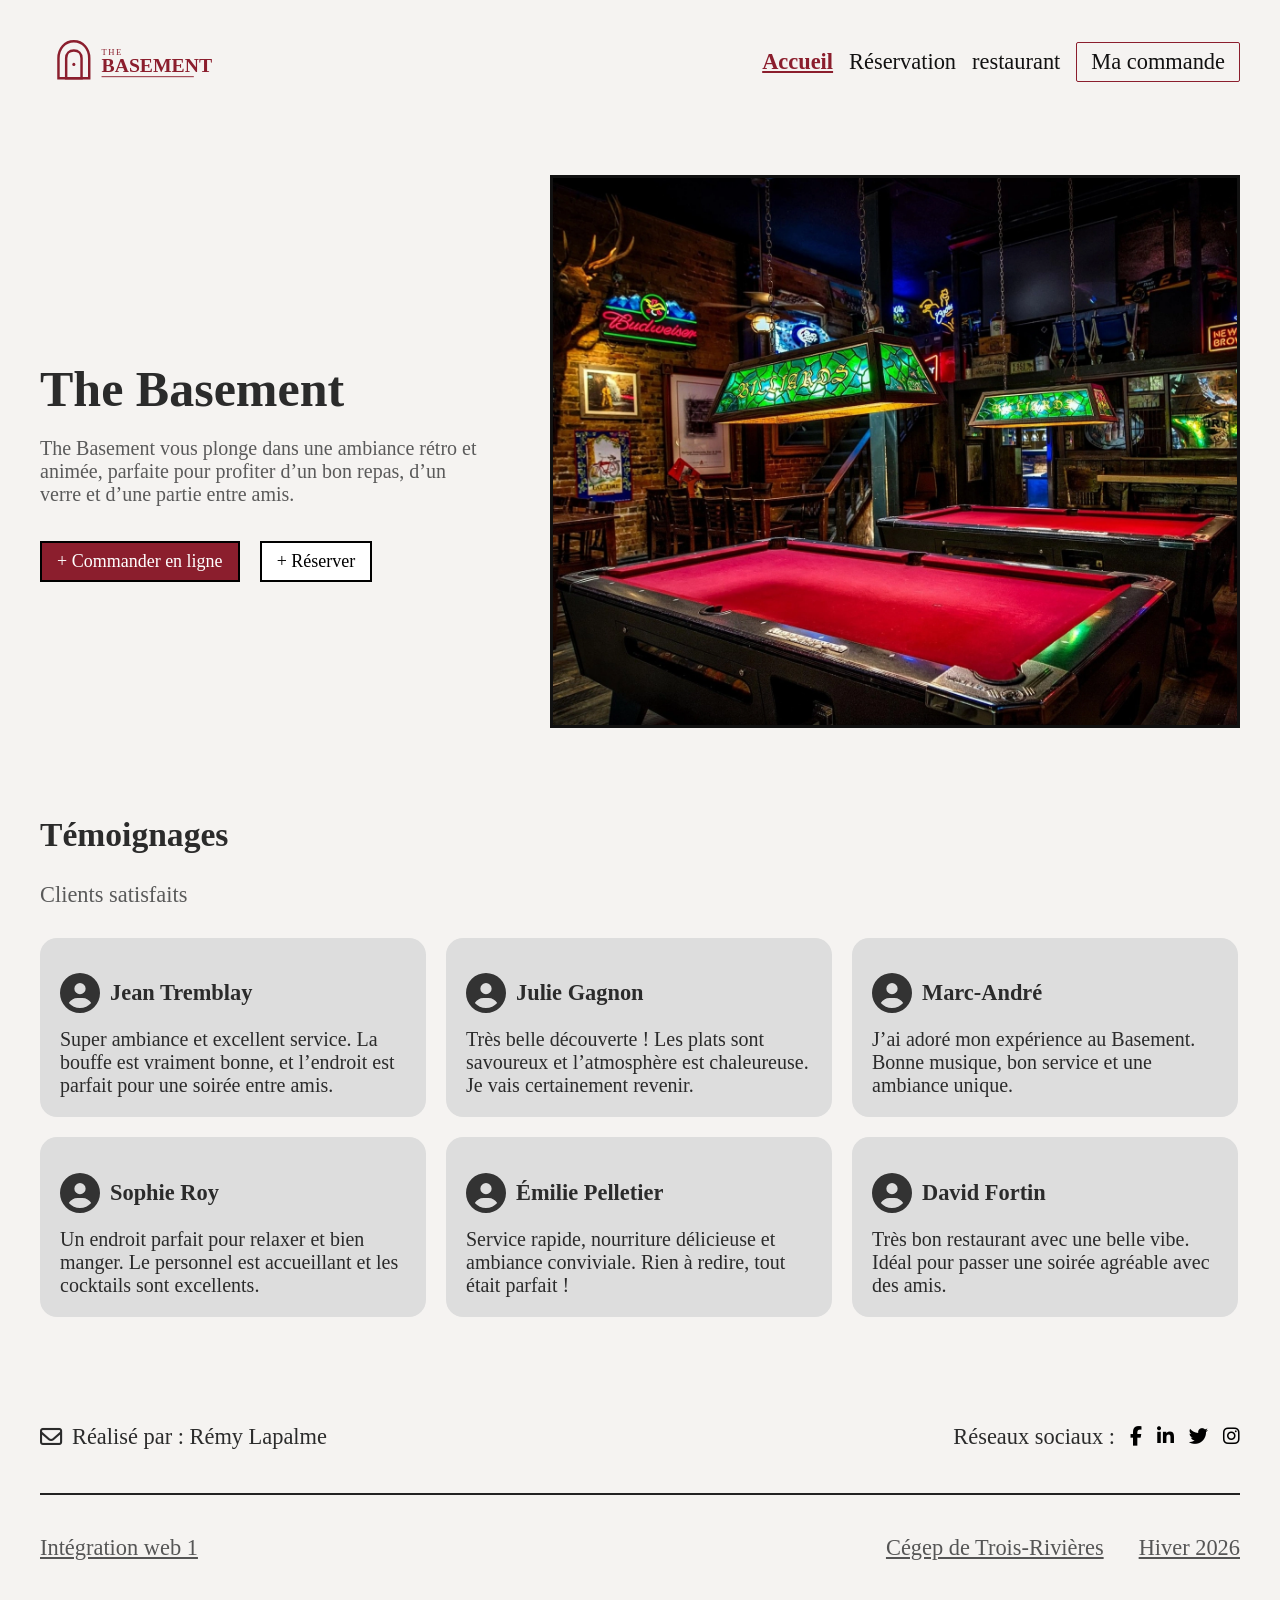
==== index.html @ 48900cab "Global : Ajout du logo SVG et intégration dans la navigation." ====
<!doctype html>
<html lang="fr-ca">

<head>
    <meta charset="UTF-8" />
    <meta name="viewport" content="width=device-width, initial-scale=1.0">
    <title>Document</title>
    <link rel="stylesheet" href="css/style.css">
    <link rel="stylesheet" href="css/normalize.css">
    <link rel="stylesheet" href="https://cdnjs.cloudflare.com/ajax/libs/font-awesome/6.5.2/css/all.min.css">
</head>

<body>
    <header>
        <div class="container header-content">
            <a href="index.html" class="logo"><svg viewBox="0 0 650 200" xmlns="http://www.w3.org/2000/svg">
                    <rect width="650" height="200" rx="20" class="bg" />

                    <g transform="translate(50,40)">
                        <path d="M60 0C30 0 10 25 10 55V120H110V55C110 25 90 0 60 0Z" class="icon" />
                        <path d="M60 30C45 30 35 40 35 55V120H85V55C85 40 75 30 60 30Z" class="icon" />
                        <circle cx="60" cy="75" r="5" class="icon-fill" />
                    </g>

                    <text x="200" y="85" class="text-small">THE</text>
                    <text x="200" y="140" class="text-big">BASEMENT</text>

                    <line x1="200" y1="155" x2="500" y2="155" class="line" />
                </svg></a>
            <nav>
                <ul class="nav">
                    <li><a href="index.html" class="active">Accueil</a></li>
                    <li><a href="reservation.html">Réservation</a></li>
                    <li><a href="restaurant.html">restaurant</a></li>
                    <li><a href="ma-commande.html" class="nav-btn">Ma commande</a></li>
                </ul>
            </nav>
        </div>
    </header>

    <main>
        <section class="banner">

            <div class="container banner-content">

                <div class="banner-text">
                    <h1>The Basement</h1>
                    <p>The Basement vous plonge dans une ambiance rétro et animée, parfaite pour profiter d’un bon
                        repas, d’un verre et d’une partie entre amis.</p>
                    <div class="banner-actions">
                        <a href="ma-commande.html" class="btn btn-order-online">+ Commander en ligne</a>
                        <a href="reservation.html" class="btn btn-book">+ Réserver</a>
                    </div>
                </div>

                <div class="banner-image"></div>

            </div>

        </section>
        <section class="container  testimonials">
            <h2>Témoignages</h2>
            <p class="subtitle">Clients satisfaits</p>

            <div class="testimonials-list">

                <article class="testimonial">
                    <div class="testimonial-header">
                        <svg class="testimonial-icon" xmlns="http://www.w3.org/2000/svg" viewBox="0 0 512 512">
                            <path
                                d="M399 384.2C376.9 345.8 335.4 320 288 320l-64 0c-47.4 0-88.9 25.8-111 64.2 35.2 39.2 86.2 63.8 143 63.8s107.8-24.7 143-63.8zM0 256a256 256 0 1 1 512 0 256 256 0 1 1 -512 0zm256 16a72 72 0 1 0 0-144 72 72 0 1 0 0 144z" />
                        </svg>
                        <p class="testimonial-name">Jean Tremblay</p>
                    </div>

                    <p class="testimonial-text">
                        Super ambiance et excellent service. La bouffe est vraiment bonne, et l’endroit est parfait pour
                        une soirée entre amis.
                    </p>
                </article>

                <article class="testimonial">
                    <div class="testimonial-header">
                        <svg class="testimonial-icon" xmlns="http://www.w3.org/2000/svg" viewBox="0 0 512 512">
                            <path
                                d="M399 384.2C376.9 345.8 335.4 320 288 320l-64 0c-47.4 0-88.9 25.8-111 64.2 35.2 39.2 86.2 63.8 143 63.8s107.8-24.7 143-63.8zM0 256a256 256 0 1 1 512 0 256 256 0 1 1 -512 0zm256 16a72 72 0 1 0 0-144 72 72 0 1 0 0 144z" />
                        </svg>
                        <p class="testimonial-name">Julie Gagnon</p>
                    </div>

                    <p class="testimonial-text">
                        Très belle découverte ! Les plats sont savoureux et l’atmosphère est chaleureuse. Je vais
                        certainement revenir.
                    </p>
                </article>

                <article class="testimonial">
                    <div class="testimonial-header">
                        <svg class="testimonial-icon" xmlns="http://www.w3.org/2000/svg" viewBox="0 0 512 512">
                            <path
                                d="M399 384.2C376.9 345.8 335.4 320 288 320l-64 0c-47.4 0-88.9 25.8-111 64.2 35.2 39.2 86.2 63.8 143 63.8s107.8-24.7 143-63.8zM0 256a256 256 0 1 1 512 0 256 256 0 1 1 -512 0zm256 16a72 72 0 1 0 0-144 72 72 0 1 0 0 144z" />
                        </svg>
                        <p class="testimonial-name">Marc-André</p>
                    </div>

                    <p class="testimonial-text">
                        J’ai adoré mon expérience au Basement. Bonne musique, bon service et une ambiance unique.
                </article>

                <article class="testimonial">
                    <div class="testimonial-header">
                        <svg class="testimonial-icon" xmlns="http://www.w3.org/2000/svg" viewBox="0 0 512 512">
                            <path
                                d="M399 384.2C376.9 345.8 335.4 320 288 320l-64 0c-47.4 0-88.9 25.8-111 64.2 35.2 39.2 86.2 63.8 143 63.8s107.8-24.7 143-63.8zM0 256a256 256 0 1 1 512 0 256 256 0 1 1 -512 0zm256 16a72 72 0 1 0 0-144 72 72 0 1 0 0 144z" />
                        </svg>
                        <p class="testimonial-name">Sophie Roy</p>
                    </div>

                    <p class="testimonial-text">
                        Un endroit parfait pour relaxer et bien manger. Le personnel est accueillant et les cocktails
                        sont excellents.
                    </p>
                </article>

                <article class="testimonial">
                    <div class="testimonial-header">
                        <svg class="testimonial-icon" xmlns="http://www.w3.org/2000/svg" viewBox="0 0 512 512">
                            <path
                                d="M399 384.2C376.9 345.8 335.4 320 288 320l-64 0c-47.4 0-88.9 25.8-111 64.2 35.2 39.2 86.2 63.8 143 63.8s107.8-24.7 143-63.8zM0 256a256 256 0 1 1 512 0 256 256 0 1 1 -512 0zm256 16a72 72 0 1 0 0-144 72 72 0 1 0 0 144z" />
                        </svg>
                        <p class="testimonial-name">Émilie Pelletier</p>
                    </div>

                    <p class="testimonial-text">
                        Service rapide, nourriture délicieuse et ambiance conviviale. Rien à redire, tout était parfait
                        !
                    </p>
                </article>

                <article class="testimonial">
                    <div class="testimonial-header">
                        <svg class="testimonial-icon" xmlns="http://www.w3.org/2000/svg" viewBox="0 0 512 512">
                            <path
                                d="M399 384.2C376.9 345.8 335.4 320 288 320l-64 0c-47.4 0-88.9 25.8-111 64.2 35.2 39.2 86.2 63.8 143 63.8s107.8-24.7 143-63.8zM0 256a256 256 0 1 1 512 0 256 256 0 1 1 -512 0zm256 16a72 72 0 1 0 0-144 72 72 0 1 0 0 144z" />
                        </svg>
                        <p class="testimonial-name">David Fortin</p>
                    </div>

                    <p class="testimonial-text">
                        Très bon restaurant avec une belle vibe. Idéal pour passer une soirée agréable avec des amis.
                    </p>
                </article>

            </div>

        </section>
    </main>
    <footer>
        <div class="container">
            <div class="footer-top">
                <address class="footer-author">
                    <i class="fa-regular fa-envelope"></i>
                    <p>Réalisé par : Rémy Lapalme</p>
                </address>

                <div class="footer-social">
                    <p>Réseaux sociaux :</p>

                    <div class="social-icons">
                        <a href="#" aria-label="Facebook"><i class="fa-brands fa-facebook-f" aria-hidden="true"></i></a>
                        <a href="#" aria-label="LinkedIn"><i class="fa-brands fa-linkedin-in"
                                aria-hidden="true"></i></a>
                        <a href="#" aria-label="Twitter"><i class="fa-brands fa-twitter" aria-hidden="true"></i></a>
                        <a href="#" aria-label="Instagram"><i class="fa-brands fa-instagram" aria-hidden="true"></i></a>
                    </div>
                </div>
            </div>

            <hr class="footer-divider">

            <div class="footer-bottom">
                <span>Intégration web 1</span>

                <div class="footer-info">
                    <a href="#">Cégep de Trois-Rivières</a>
                    <span>Hiver 2026</span>
                </div>
            </div>
        </div>
    </footer>


</body>



</html>
---- css/style.css ----
body {
  font-size: 1.4rem;
  background-color: #f5f3f1;
  color: #2b2b2b;
}


.container {
  width: 95%;
  max-width: 1200px;
  margin: 0 auto;
}

.header-content {
  display: flex;
  align-items: center;
  justify-content: space-between;
  margin-top: 20px;
}

.nav {
  display: flex;
  list-style: none;
  align-items: center;
  gap: 1rem;
}

.nav a {
  color: #111111; 
  text-decoration: none;
  transition: 0.2s ease;
}

.nav a:hover,
.nav a:focus-visible {
  color: #8b1e2d;
  text-decoration: underline;
}
.nav a.active {
  color: #8b1e2d;
  font-weight: 600;
  text-decoration: underline;
}

.nav-btn {
  display: flex;
  border: 1px solid #8b1e2d;
  color: #f5f3f1;
  padding: 6px 14px;
  border-radius: 2px;
  text-decoration: none;
  transition: 0.3s ease;
}

.nav a.nav-btn:hover {
  background-color: #8b1e2d;
  color: #ffffff;
  text-decoration: none; 
  transform: scale(1.05);
}

.nav a.nav-btn.active {
  background-color: #8b1e2d; 
  color: #ffffff;
  border-color: #8b1e2d;
  text-decoration: none;
}


h1 {
  margin-bottom: 70px;
  color: #2b2b2b;
}

h2 {
  color: #2b2b2b;
}


/* -------- FOOTER -------- */


/* -------- PARTIE HAUT -------- */

.footer-top {
  display: flex;
  justify-content: space-between;
  align-items: center;
  margin-top: 45px;
}

.footer-author {
  display: flex;
  align-items: center;
  font-style: normal;
  gap: 10px;
}

.footer-social {
  display: flex;
  align-items: center;
  gap: 15px;
}

.social-icons {
  display: flex;
  gap: 15px;
}

.social-icons a {
  color: black;
  font-size: 1.2rem;
  text-decoration: none;
}


/* -------- LIGNE -------- */

.footer-divider {
  border: none;
  height: 2px;
  background-color: #222;
  margin: 20px 0;
}


/* -------- PARTIE BAS -------- */

.footer-bottom {
  display: flex;
  justify-content: space-between;
  align-items: center;
  padding-top: 20px;
  margin-bottom: 50px;
}

.footer-bottom a,
.footer-bottom span {
  color: #555;
  text-decoration: underline;
}

.footer-info {
  display: flex;
  gap: 35px;
}


/* -------- PAGE ACCEUIL BANNIERE-------- */

.banner{
padding-top:70px;
padding-bottom: 20px;
}

.banner-content{
display:flex;
align-items:center;
justify-content:space-between;
gap:60px;
}

/* image */

.banner-media{
flex:1;
}

.banner-image{
  width:100%;
  aspect-ratio:5 / 4;
  border:3px solid #111;
  background-image: url("../img/resto-banner.webp");
  background-size: cover;
  background-position: center;
  background-repeat: no-repeat;
  
}



/* texte */

.banner-text{
max-width:450px;
}

.banner-text h1{
font-size:50px;
line-height:1.1;
margin-bottom:20px;
}

.banner-text p{
font-size:20px;
color:rgb(90, 90, 90);
margin-bottom:35px;
}

/* boutons */

.banner-actions{
display: flex;
flex-wrap: wrap;
gap: 20px;

}

.btn{
text-decoration:none;
padding:8px 15px;
border:2px solid black;
font-size:18px;
}

.btn:hover {
  background-color: #8b1e2d;
  color: #ffffff;
  text-decoration: none;
  transition: 0.3s ease;
  transform: scale(1.05);
}

.btn-order-online{
background-color: #8b1e2d;
color:white;
}

.btn-book{
background:white;
color:black;
}



/* -------- PAGE ACCEUILTÉMOIGNAGES-------- */

.testimonials{
  padding:40px;
}

.subtitle{
  color:rgb(90, 90, 90);
  margin-bottom:30px;
}

.testimonials-list{
  display:flex;
  flex-wrap:wrap;
  gap:20px;
}

.testimonial{
  background:#dddddd;
  padding:20px;
  border-radius:17px;
  width: calc(30% - 14px);
  display:flex;
  flex-direction:column;
  
}

.testimonial-header{
  display:flex;
  align-items:center;
  gap:10px;
  margin-bottom:0px;
}

.testimonial-name{
  font-weight:bold;
}

.testimonial-text{
  font-size: 20px;
  margin: 0px;
}

.testimonial-img{
  width:40px;
  height:40px;
  border-radius:50%;
  object-fit:cover;
}

.testimonial-icon{
width:40px;
height:40px;
fill:#333;
}

/* -------- PAGE RESERVATION-------- */


legend {
  text-align: center;
  font-weight: bold;
}

label {
  display: inline-block;
  width: 120px;
}

input,
select,
textarea {
  margin-bottom: 10px;
}

textarea {
  width: 410px;
  height: 100px;
  resize: none;
}

input[type="checkbox"] + label {
  display: inline;
  width: auto;
}

input[type="radio"] + label {
  display: inline;
  width: auto;
}

/* -------- PAGE RESTAURANT-------- */


/* --section grid-- */


.restaurant-grid {
  display: grid;
  grid-template-columns: repeat(4, 1fr);
  gap: 25px;
}

.grid-img {
  width: 100%;
  height: 100%;
  object-fit: cover;
  aspect-ratio: 1 / 1;
  display: block;
}

/* images du haut */
.grid-img-top-left {
  grid-column: 1 / 2;
  grid-row: 1 / 2;
}

.grid-img-top-middle {
  grid-column: 2 / 3;
  grid-row: 1 / 2;
}

/* grande image droite */
.grid-img-large-right {
  grid-column: 3 / 5;
  grid-row: 1 / 3;
}

/* grande image gauche */
.grid-img-large-left {
  grid-column: 1 / 3;
  grid-row: 2 / 4;
}

/* images du bas */
.grid-img-bottom-left {
  grid-column: 3 / 4;
  grid-row: 3 / 4;
}

.grid-img-bottom-right {
  grid-column: 4 / 5;
  grid-row: 3 / 4;
}

/* --section address-- */

.restaurant-info {
  display: grid;
  grid-template-columns: 0.98fr 1.02fr;
  margin-top: 130px;
  align-items: center;
}

.restaurant-details {
  font-style: normal;
  align-self: center;
}

.restaurant-details h2 {
  margin: 15px 0 15px;
  font-size: 2.8rem;
  
}

.restaurant-details p,
.restaurant-details a {
  margin: 0 0 32px;
  font-size: 2rem;
}

.restaurant-map {
  width: 100%;
  
}

.restaurant-map img {
  width: 100%;
  aspect-ratio: 1 / 1;
  object-fit: cover;
  
  min-height: 420px;
}

/* -------- PAGE MA COMMANDE-------- */


.layout{
  display:flex;
  align-items: flex-start;
  gap:80px;
}

.commande{
  flex:1;
}


table{
  width:100%;
  border-collapse:collapse;
}

thead{
  background:#e5e5e5;
}

th,td{
  padding:12px;
  text-align:left;
}

tbody tr:nth-child(even){
  background:#e5e5e5;
}

.aside-details{
  width:300px;
  background:#d9d9d9;
  padding:20px;
  margin-top: 93px;
}

.details h2 {
  margin-top: 0;
}

.btn-Pay{
  display:inline-block;
  margin-top:20px;
  background:black;
  color:white;
  padding:10px 20px;
  text-decoration:none;
}

/* -------- LOGO-------- */


.logo svg {
  width: 200px;
  height: auto;
  display: block;
  display: inline-block;
}

.logo:hover svg {
  transform: scale(1.05);
  transition: 0.3s;
}


.bg {
  fill: none;
}


.icon {
  stroke: #8b1e2d;
  stroke-width: 8;
  fill: none;
}

.icon-fill {
  fill: #8b1e2d;
}


.text-small {
  fill: #8b1e2d;
  font-size: 28px;
  font-family: Georgia, serif;
  letter-spacing: 5px;
}

.text-big {
  fill: #8b1e2d;
  font-size: 64px;
  font-family: Georgia, serif;
  font-weight: bold;
}


.line {
  stroke: #8b1e2d;
  stroke-width: 3;
}
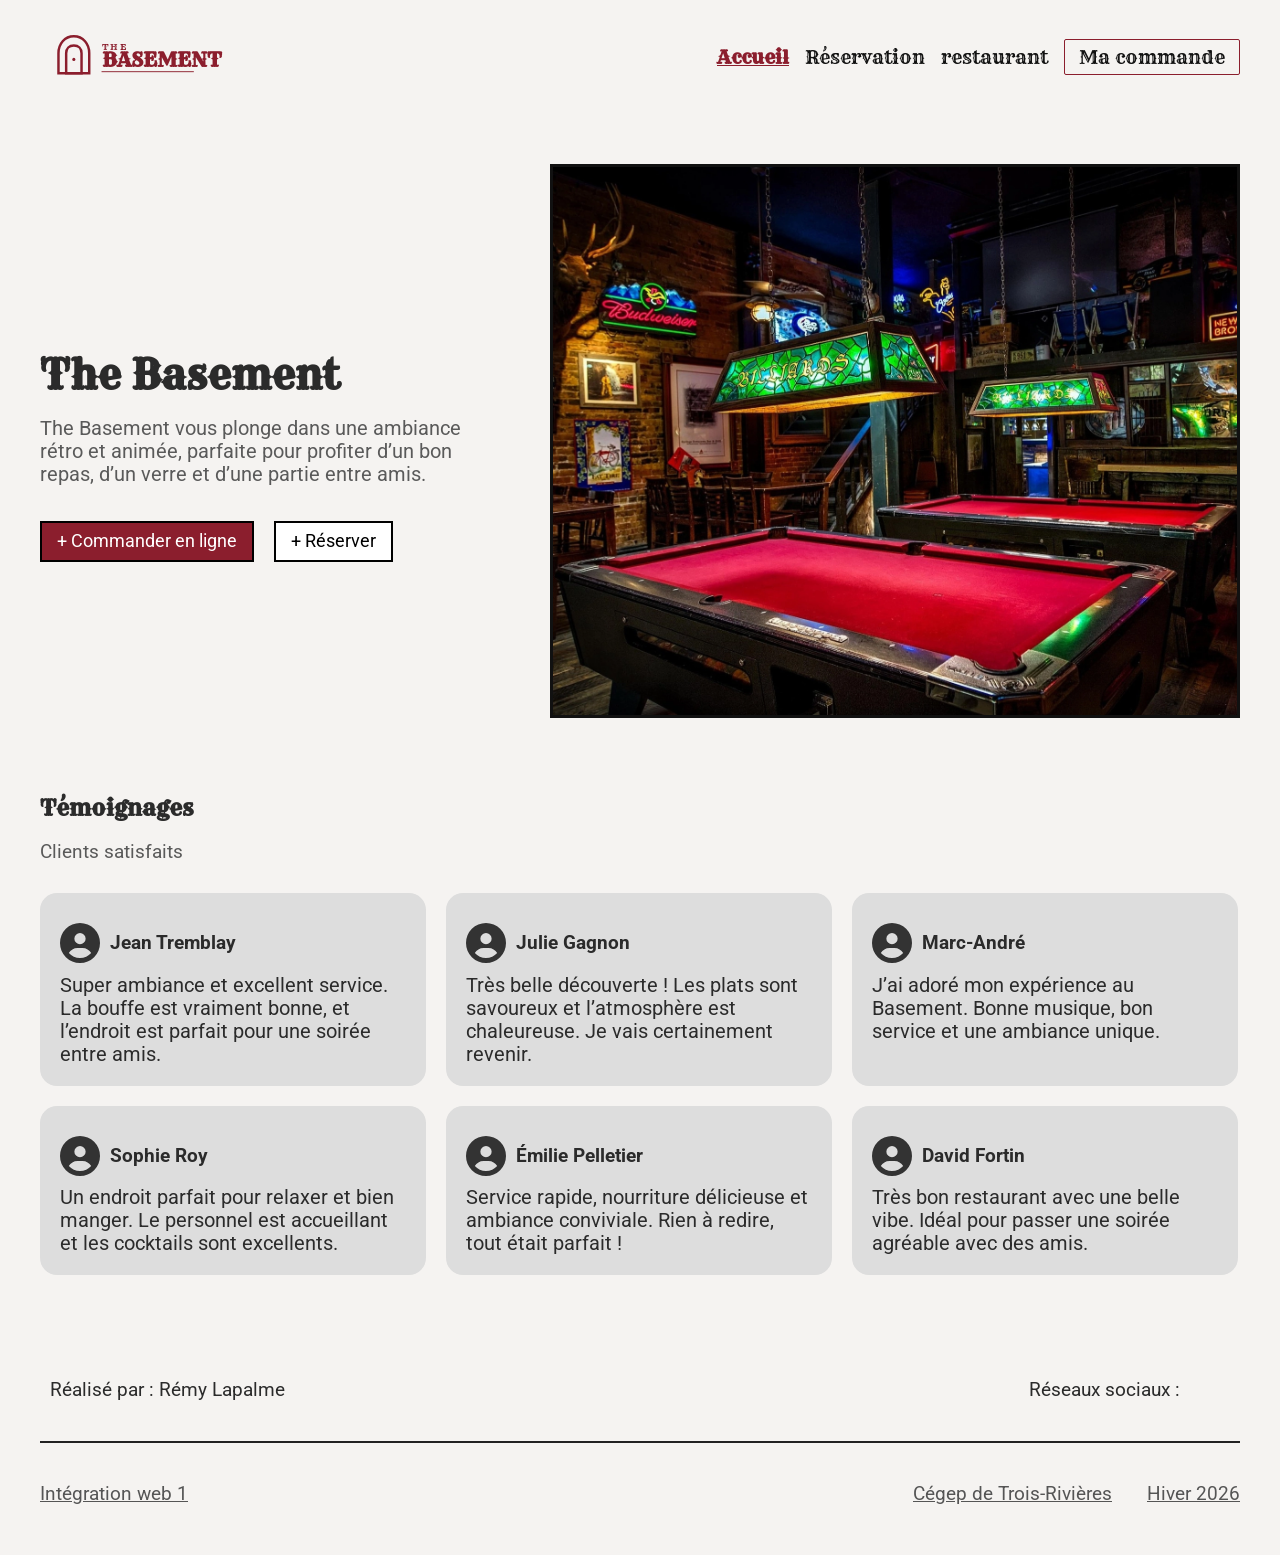
==== commit 93ebda74: "Global : Ajout et intégration de deux polices de caractères pour toutes les pages html, avec ajustem" ====
--- a/index.html
+++ b/index.html
@@ -7,7 +7,9 @@
     <title>Document</title>
     <link rel="stylesheet" href="css/style.css">
     <link rel="stylesheet" href="css/normalize.css">
-    <link rel="stylesheet" href="https://cdnjs.cloudflare.com/ajax/libs/font-awesome/6.5.2/css/all.min.css">
+    <link rel="preconnect" href="https://fonts.googleapis.com">
+    <link rel="preconnect" href="https://fonts.gstatic.com" crossorigin>
+    <link href="https://fonts.googleapis.com/css2?family=Roboto:ital,wght@0,100..900;1,100..900&family=Rye&display=swap" rel="stylesheet">
 </head>
 
 <body>
--- a/css/style.css
+++ b/css/style.css
@@ -1,8 +1,16 @@
+.rye-regular {
+  font-family: "Rye", serif;
+  font-weight: normal;
+  font-style: normal;
+}
+
+
 
 body {
-  font-size: 1.4rem;
+  font-size: 1.2rem;
   background-color: #f5f3f1;
   color: #2b2b2b;
+  font-family: "Roboto", sans-serif;
 }
 
 
@@ -24,12 +32,14 @@
   list-style: none;
   align-items: center;
   gap: 1rem;
+
 }
 
 .nav a {
-  color: #111111; 
+  color: #111111;
   text-decoration: none;
   transition: 0.2s ease;
+  font-family: "Rye", serif;
 }
 
 .nav a:hover,
@@ -41,6 +51,7 @@
   color: #8b1e2d;
   font-weight: 600;
   text-decoration: underline;
+  
 }
 
 .nav-btn {
@@ -69,12 +80,16 @@
 
 
 h1 {
+  font-size: 3rem;
   margin-bottom: 70px;
   color: #2b2b2b;
+  font-family: "Rye", serif;
 }
 
 h2 {
+  font-size: 1.4rem;
   color: #2b2b2b;
+  font-family: "Rye", serif;
 }
 
 
@@ -187,7 +202,7 @@
 }
 
 .banner-text h1{
-font-size:50px;
+font-size: 2.5rem;
 line-height:1.1;
 margin-bottom:20px;
 }
@@ -293,36 +308,207 @@
 /* -------- PAGE RESERVATION-------- */
 
 
+.reservation-form {
+  
+  margin: 0 auto;
+}
+
+.required-note {
+  text-align: center;
+}
+
+.required-icon {
+  color:red;
+}
+
 legend {
-  text-align: center;
+  position: absolute;
+  width: 1px;
+  height: 1px;
+  padding: 0;
+  margin: -1px;
+  overflow: hidden;
+  clip: rect(0, 0, 0, 0);
+  white-space: nowrap;
+  border: 0;
+}
+
+.section-title {
+  margin: 0 0 1rem 0;
+  font-size: 1.3rem;
+  font-weight: 700;
+  color: #8b1e2d;
+}
+
+
+.reservation-form fieldset {
+  border: 1px solid #ddd4cd;
+  border-radius: 14px;
+  padding: 1.2rem 1.25rem 1.2rem;
+  margin-bottom: 1rem;
+  background-color: #f8f5f2;
+  box-shadow: 0 2px 8px rgba(0, 0, 0, 0.03);
+}
+
+.form-grid {
+  display: grid;
+  grid-template-columns: 1fr 1fr;
+  gap: 1rem 1.4rem;
+}
+
+.form-group {
+  display: flex;
+  flex-direction: column;
+}
+
+.reservation-form label,
+.field-title {
+  margin-bottom: 0.35rem;
+  font-weight: 600;
+  color: #4a342d;
+}
+
+.reservation-form input[type="text"],
+.reservation-form input[type="tel"],
+.reservation-form input[type="email"],
+.reservation-form input[type="number"],
+.reservation-form input[type="date"],
+.reservation-form select,
+.reservation-form textarea {
+  width: 100%;
+  padding: 0.55rem 0.7rem;
+  border: 1px solid #d8cfc8;
+  border-radius: 6px;
+  background-color: #fcfaf8;
+  font: inherit;
+  color: #3a2822;
+  box-sizing: border-box;
+}
+
+.reservation-form input:focus,
+.reservation-form select:focus,
+.reservation-form textarea:focus {
+  outline: none;
+  border-color: #8b1e2d;
+  box-shadow: 0 0 0 2px rgba(139, 30, 45, 0.1);
+}
+
+.reservation-form textarea {
+  min-height: 90px;
+  resize: none;
+}
+
+.full-width {
+  width: 100%;
+}
+
+.checkbox-group {
+  display: flex;
+  align-items: center;
+  gap: 0.45rem;
+  margin-top: 0.8rem;
+}
+
+.checkbox-group input[type="checkbox"] {
+  width: auto;
+  accent-color: #8b1e2d;
+}
+
+.checkbox-group label {
+  margin-bottom: 0;
+  font-weight: 400;
+}
+
+.radio-group {
+  display: flex;
+  align-items: center;
+  gap: 0.4rem 0.8rem;
+  flex-wrap: wrap;
+}
+
+.radio-group input[type="radio"] {
+  width: auto;
+  accent-color: #8b1e2d;
+}
+
+.radio-group label {
+  margin-bottom: 0;
+  font-weight: 400;
+}
+
+
+.form-actions {
+  display: flex;
+  gap: 0.7rem;
+  justify-content: center;
+  margin-top: 0.4rem;
+}
+
+.form-actions button {
+  padding: 0.65rem 1.15rem;
+  border-radius: 2px;
+  border: 1px solid #cfc6bf;
+  background-color: #f3efeb;
+  color: #3a2822;
+  font: inherit;
+  cursor: pointer;
+  transition: 0.2s ease;
+}
+
+.form-actions button[type="submit"] {
+  background-color: #8b1e2d;
+  border-color: #8b1e2d;
+  color: #f5f3f1;
+}
+
+.form-actions button:hover,
+.form-actions button:focus-visible {
+  transition: 0.3s ease;
+  transform: scale(1.05);
+}
+
+.form-actions button[type="submit"]:hover,
+.form-actions button[type="submit"]:focus-visible {
+  background-color: #8b1e2d;
+  border-color: #8b1e2d;
+}
+
+@media (max-width: 700px) {
+  .form-grid {
+    grid-template-columns: 1fr;
+  }
+
+  .form-actions {
+    flex-direction: column;
+  }
+}
+
+input[type="radio"]:focus,
+input[type="checkbox"]:focus {
+  outline: none;
+  box-shadow: none;
+}
+
+/* -------- PAGE RESERVATION-CONFIRMATION ------- */
+
+.confirmation-return {
+  font-size: 2rem;
   font-weight: bold;
-}
-
-label {
+  padding: 0.65rem 1.15rem;
+  border-radius: 2px;
+  background-color: #8b1e2d;
+  border-color: #8b1e2d;
+  color: #f5f3f1;
+  font: inherit;
+  cursor: pointer;
+  transition: 0.2s ease;
   display: inline-block;
-  width: 120px;
-}
-
-input,
-select,
-textarea {
-  margin-bottom: 10px;
-}
-
-textarea {
-  width: 410px;
-  height: 100px;
-  resize: none;
-}
-
-input[type="checkbox"] + label {
-  display: inline;
-  width: auto;
-}
-
-input[type="radio"] + label {
-  display: inline;
-  width: auto;
+}
+
+.confirmation-return:hover,
+.confirmation-return:focus-visible {
+  transition: 0.3s ease;
+  transform: scale(1.05);
 }
 
 /* -------- PAGE RESTAURANT-------- */
@@ -395,26 +581,48 @@
 
 .restaurant-details h2 {
   margin: 15px 0 15px;
-  font-size: 2.8rem;
+  font-size: 2.1rem;
   
 }
 
-.restaurant-details p,
+.restaurant-details p {
+  margin: 0;
+}
+
+
+
 .restaurant-details a {
   margin: 0 0 32px;
-  font-size: 2rem;
+  font-size: 1.7rem;
 }
 
 .restaurant-map {
   width: 100%;
-  
+}
+
+.address-link a {
+  text-decoration: none;
+  display: inline-block;
+  transition: 0.3s ease;
+
+}
+
+a {
+  color: inherit;
+  text-decoration: none;
+}
+
+.address-link a:hover,
+.address-link a:focus-visible {
+  color: #8b1e2d;
+  text-decoration: underline;
+  transform: scale(1.05);
 }
 
 .restaurant-map img {
   width: 100%;
   aspect-ratio: 1 / 1;
   object-fit: cover;
-  
   min-height: 420px;
 }
 
@@ -424,7 +632,7 @@
 .layout{
   display:flex;
   align-items: flex-start;
-  gap:80px;
+  gap:150px;
 }
 
 .commande{
@@ -450,25 +658,70 @@
   background:#e5e5e5;
 }
 
+
+th:nth-child(1),
+td:nth-child(1) {
+  width: 50%;
+}
+
+th:nth-child(2),
+td:nth-child(2) {
+  width: 30%;
+}
+
+th:nth-child(3),
+td:nth-child(3) {
+  width: 20%;
+}
+
 .aside-details{
-  width:300px;
+  width:280px;
+  height: 280px;
+  aspect-ratio: 1/1;
   background:#d9d9d9;
-  padding:20px;
-  margin-top: 93px;
-}
-
-.details h2 {
-  margin-top: 0;
-}
-
-.btn-Pay{
+  padding:24px;
+  margin-top: 82px;
+}
+
+.aside-details h2,
+.aside-details hr {
+  margin: 0px;
+
+}
+
+.aside-details p {
+ margin-top: 20px;
+ margin-bottom: 18px;
+}
+
+
+
+.aside-cost {
+  display: flex;
+  justify-content: space-between;
+  align-items: center;
+  gap: 20px;
+}
+
+.btn-pay{
   display:inline-block;
-  margin-top:20px;
+  margin-top:15px;
   background:black;
   color:white;
   padding:10px 20px;
   text-decoration:none;
-}
+  background-color: #8b1e2d;
+  transition: 0.3s ease;
+}
+
+.btn-pay:hover,
+.btn-pay:focus-visible {
+  transform: scale(1.05);
+}
+
+
+
+
 
 /* -------- LOGO-------- */
 
@@ -505,14 +758,14 @@
 .text-small {
   fill: #8b1e2d;
   font-size: 28px;
-  font-family: Georgia, serif;
+  font-family: "Rye", serif;
   letter-spacing: 5px;
 }
 
 .text-big {
   fill: #8b1e2d;
   font-size: 64px;
-  font-family: Georgia, serif;
+  font-family: "Rye", serif;
   font-weight: bold;
 }
 
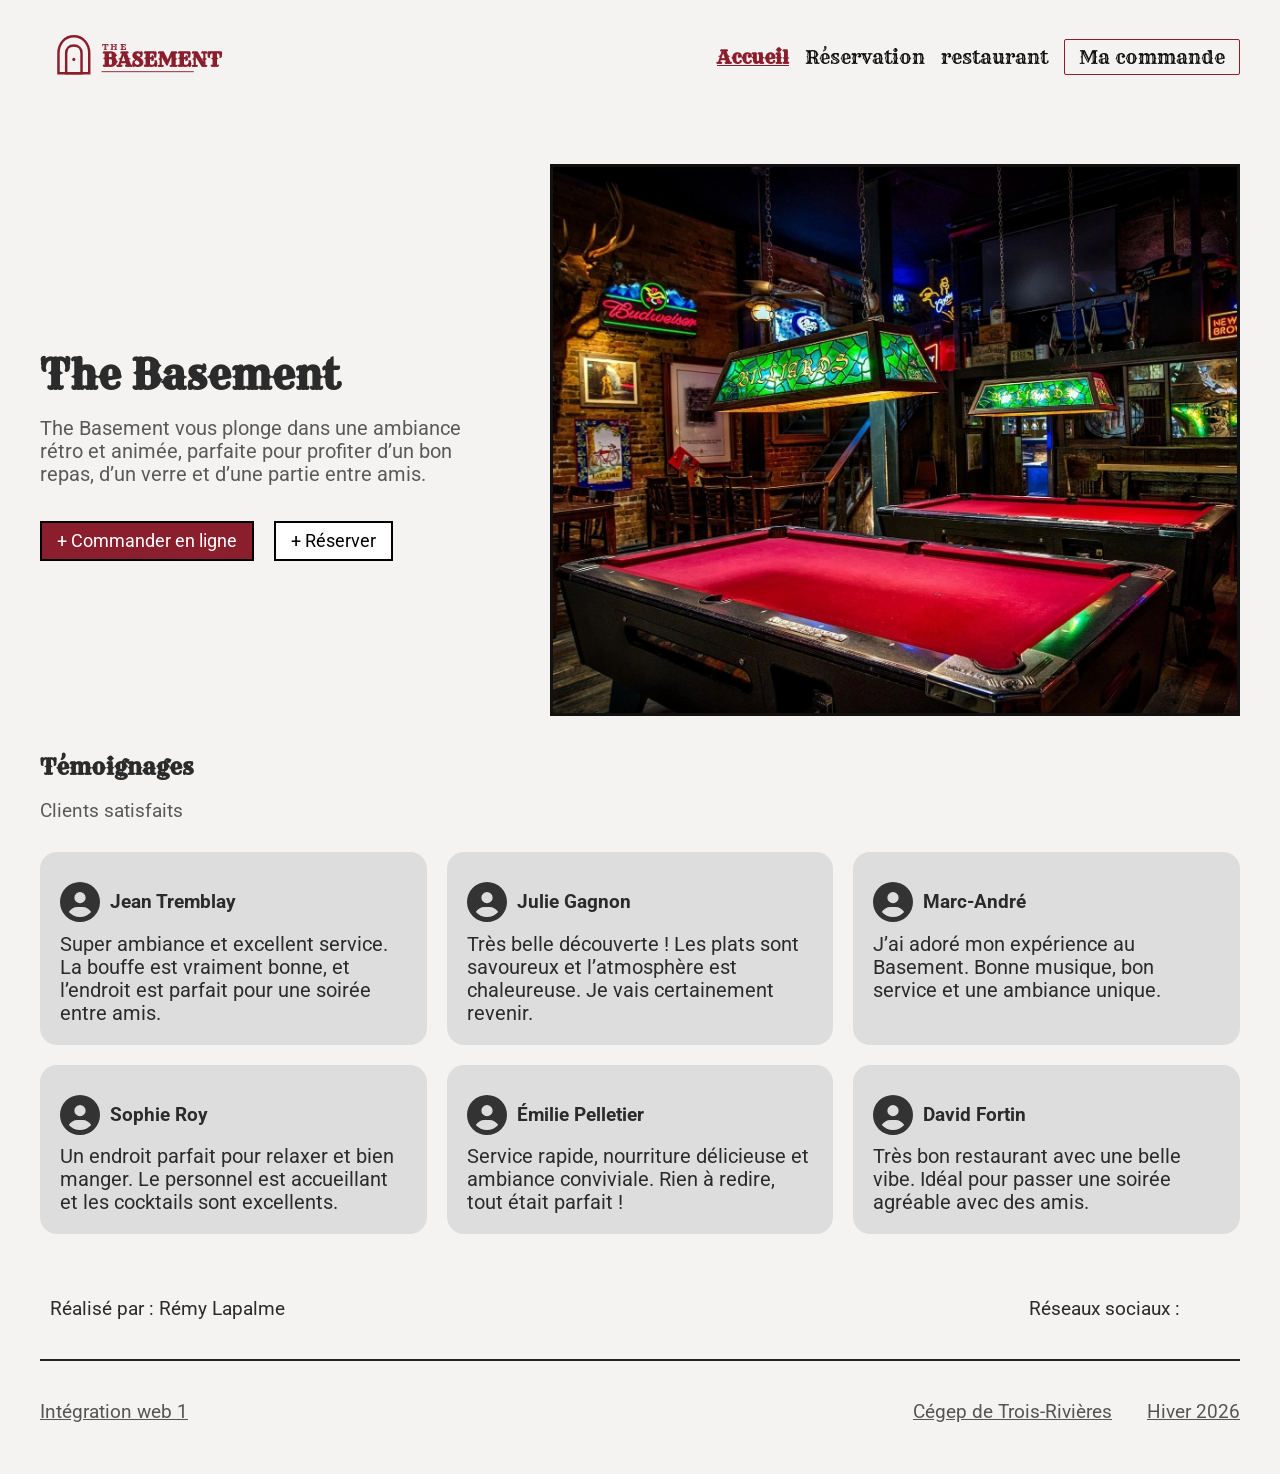
==== commit 3de2759b: "Global : intégration du responsive en approche desktop first avec ajustements aux points de rupture " ====
--- a/index.html
+++ b/index.html
@@ -37,7 +37,15 @@
                     <li><a href="ma-commande.html" class="nav-btn">Ma commande</a></li>
                 </ul>
             </nav>
+
+            <button class="menu-mobile" aria-label="Ouvrir le menu">
+                <span></span>
+                <span></span>
+                <span></span>
+            </button>
+
         </div>
+        
     </header>
 
     <main>
--- a/css/style.css
+++ b/css/style.css
@@ -11,14 +11,17 @@
   background-color: #f5f3f1;
   color: #2b2b2b;
   font-family: "Roboto", sans-serif;
+  box-sizing: border-box;
+  overflow-x: hidden
 }
 
 
 .container {
-  width: 95%;
-  max-width: 1200px;
+  width: min(95%, 1200px);
   margin: 0 auto;
 }
+
+
 
 .header-content {
   display: flex;
@@ -27,8 +30,30 @@
   margin-top: 20px;
 }
 
+.menu-mobile {
+  display: none;
+  background: transparent;
+  border: none;
+  padding: 0.5rem;
+  cursor: pointer;
+}
+
+.menu-mobile span {
+  display: block;
+  width: 30px;
+  height: 4px;
+  margin: 5px 0;
+  border-radius: 999px;
+  background-color: #2b2b2b;
+}
+
+
+
+
+
 .nav {
   display: flex;
+  flex-shrink: 0;
   list-style: none;
   align-items: center;
   gap: 1rem;
@@ -251,9 +276,7 @@
 
 /* -------- PAGE ACCEUILTÉMOIGNAGES-------- */
 
-.testimonials{
-  padding:40px;
-}
+
 
 .subtitle{
   color:rgb(90, 90, 90);
@@ -266,15 +289,15 @@
   gap:20px;
 }
 
-.testimonial{
-  background:#dddddd;
-  padding:20px;
-  border-radius:17px;
-  width: calc(30% - 14px);
-  display:flex;
-  flex-direction:column;
-  
-}
+.testimonial {
+  background: #dddddd;
+  padding: 20px;
+  border-radius: 17px;
+  flex: 1 1 calc(33.333% - 20px);
+  display: flex;
+  flex-direction: column;
+}
+
 
 .testimonial-header{
   display:flex;
@@ -473,16 +496,6 @@
   border-color: #8b1e2d;
 }
 
-@media (max-width: 700px) {
-  .form-grid {
-    grid-template-columns: 1fr;
-  }
-
-  .form-actions {
-    flex-direction: column;
-  }
-}
-
 input[type="radio"]:focus,
 input[type="checkbox"]:focus {
   outline: none;
@@ -492,8 +505,6 @@
 /* -------- PAGE RESERVATION-CONFIRMATION ------- */
 
 .confirmation-return {
-  font-size: 2rem;
-  font-weight: bold;
   padding: 0.65rem 1.15rem;
   border-radius: 2px;
   background-color: #8b1e2d;
@@ -511,6 +522,20 @@
   transform: scale(1.05);
 }
 
+.confirmation {
+  text-align: center;
+}
+
+.confirmation a {
+  display: inline-block;
+  margin-top: 15px;
+}
+
+.confirmation h1 {
+  margin-top: 13rem;
+}
+
+
 /* -------- PAGE RESTAURANT-------- */
 
 
@@ -773,4 +798,280 @@
 .line {
   stroke: #8b1e2d;
   stroke-width: 3;
+}
+
+*,
+*::before,
+*::after {
+  box-sizing: border-box;
+}
+
+
+@media screen and (max-width: 1200px) {
+
+  
+  .banner-content {
+    gap: 35px;
+    justify-content: center
+  }
+
+  .banner-text {
+    max-width: 525px;
+  }
+
+  .banner-image {
+    max-width: 500px;
+  }
+
+  .testimonial {
+    width: calc(50% - 10px);
+  }
+
+  .layout {
+    gap: 60px;
+  }
+
+  .restaurant-grid {
+    grid-template-columns: repeat(3, 1fr);
+    
+    gap: 18px;
+  }
+
+ .restaurant-grid img {
+  width: 100%;
+  height: 260px;
+  object-fit: cover;
+  border-radius: 6px;
+}
+
+  .grid-img-top-left,
+  .grid-img-top-middle,
+  .grid-img-large-right,
+  .grid-img-large-left,
+  .grid-img-bottom-left,
+  .grid-img-bottom-right {
+    grid-column: auto !important;
+    grid-row: auto !important;
+    width: 100%;
+    height: 260px;
+    align-items: center;
+    object-fit: cover;
+  }
+
+  .restaurant-info {
+    display: grid;
+    grid-template-columns: 1fr 1fr;
+    gap: 30px;
+    margin-top: 80px;
+  }
+  
+  .restaurant-details {
+    margin-left: auto;
+    margin-right: auto;
+    max-width: 400px; 
+  }  
+
+}
+
+@media screen and (max-width: 960px) {
+
+
+  .nav {
+    display: none;
+  }
+
+  .menu-mobile {
+    display: block;
+  }
+
+  .header-content {
+    margin-top: 15px;
+  }
+
+  .banner-content {
+    display: flex;
+    flex-direction: column;
+    align-items: center; 
+    text-align: center;
+  }
+
+  .banner-actions {
+    display: flex;
+    justify-content: center;
+    
+  }
+
+  .banner-text {
+    max-width: 494px;
+    order: 1;
+  }
+
+  .banner-image {
+    align-items: center;
+  }
+
+  .banner-text h1 {
+    font-size: 2.2rem;
+  }
+
+  h1 {
+      text-align: center;
+      width: 100%;
+      margin-left: auto;
+      margin-right: auto;
+    }
+
+  .layout {
+    flex-direction: column;
+    align-items: center;
+    gap: 30px;
+  }
+
+  .aside-details {
+    width: 100%;
+    height: auto;
+    max-width: 480px;
+    aspect-ratio: auto;
+    margin: 0 auto;
+    align-items: center;
+  }
+
+ 
+  .restaurant-grid {
+    grid-template-columns: repeat(2, 1fr);
+    gap: 16px;
+  }
+
+  .grid-img-top-left,
+  .grid-img-top-middle,
+  .grid-img-large-right,
+  .grid-img-large-left,
+  .grid-img-bottom-left,
+  .grid-img-bottom-right {
+    grid-column: auto;
+    grid-row: auto;
+  }
+
+  .grid-img-large-right,
+  .grid-img-large-left {
+    grid-column: span 2;
+  }
+
+  .restaurant-info {
+    grid-template-columns: 1fr 1fr; /* comme desktop */
+    gap: 40px; /* un peu moins large */
+    align-items: center;
+  }
+
+ 
+  .restaurant-map img {
+    min-height: 320px;
+  }
+
+  .footer-top,
+  .footer-bottom,
+  .footer-info {
+    flex-direction: column;
+    align-items: center;
+    text-align: center;
+    gap: 15px;
+  }
+
+  .form-grid {
+    grid-template-columns: 1fr;
+  }
+}
+
+
+@media screen and (max-width: 570px) {
+  body {
+    font-size: 1rem;
+  }
+
+  .container {
+    width: 92%;
+  }
+
+  .logo svg {
+    width: 150px;
+  }
+
+  h1 {
+    font-size: 2rem;
+    margin-bottom: 40px;
+  }
+
+  h2 {
+    font-size: 1.2rem;
+  }
+
+  .banner {
+    padding-top: 40px;
+  }
+
+  .banner-text h1 {
+    font-size: 1.9rem;
+  }
+
+  .banner-text p {
+    font-size: 1rem;
+    margin-bottom: 25px;
+  }
+
+  .banner-actions {
+    flex-direction: column;
+    gap: 12px;
+  }
+
+  .btn,
+  .btn-pay,
+  .confirmation-return {
+    width: 100%;
+    text-align: center;
+  }
+
+  .testimonial {
+    width: 100%;
+  }
+
+  .testimonial-text {
+    font-size: 1rem;
+  }
+
+  .restaurant-grid {
+    grid-template-columns: 1fr;
+  }
+
+  .grid-img-large-right,
+  .grid-img-large-left {
+    grid-column: auto;
+  }
+
+  .restaurant-details h2 {
+    font-size: 1.6rem;
+  }
+
+  .restaurant-details a {
+    font-size: 1.2rem;
+  }
+
+  .restaurant-map img {
+    width: 100%;
+    aspect-ratio: 1 / 1; 
+    object-fit: cover;
+  }
+
+  th,
+  td {
+    padding: 8px;
+    font-size: 0.95rem;
+  }
+
+  .aside-details {
+    max-width: 370px;
+  }
+
+  .form-actions {
+    flex-direction: column;
+  }
 }
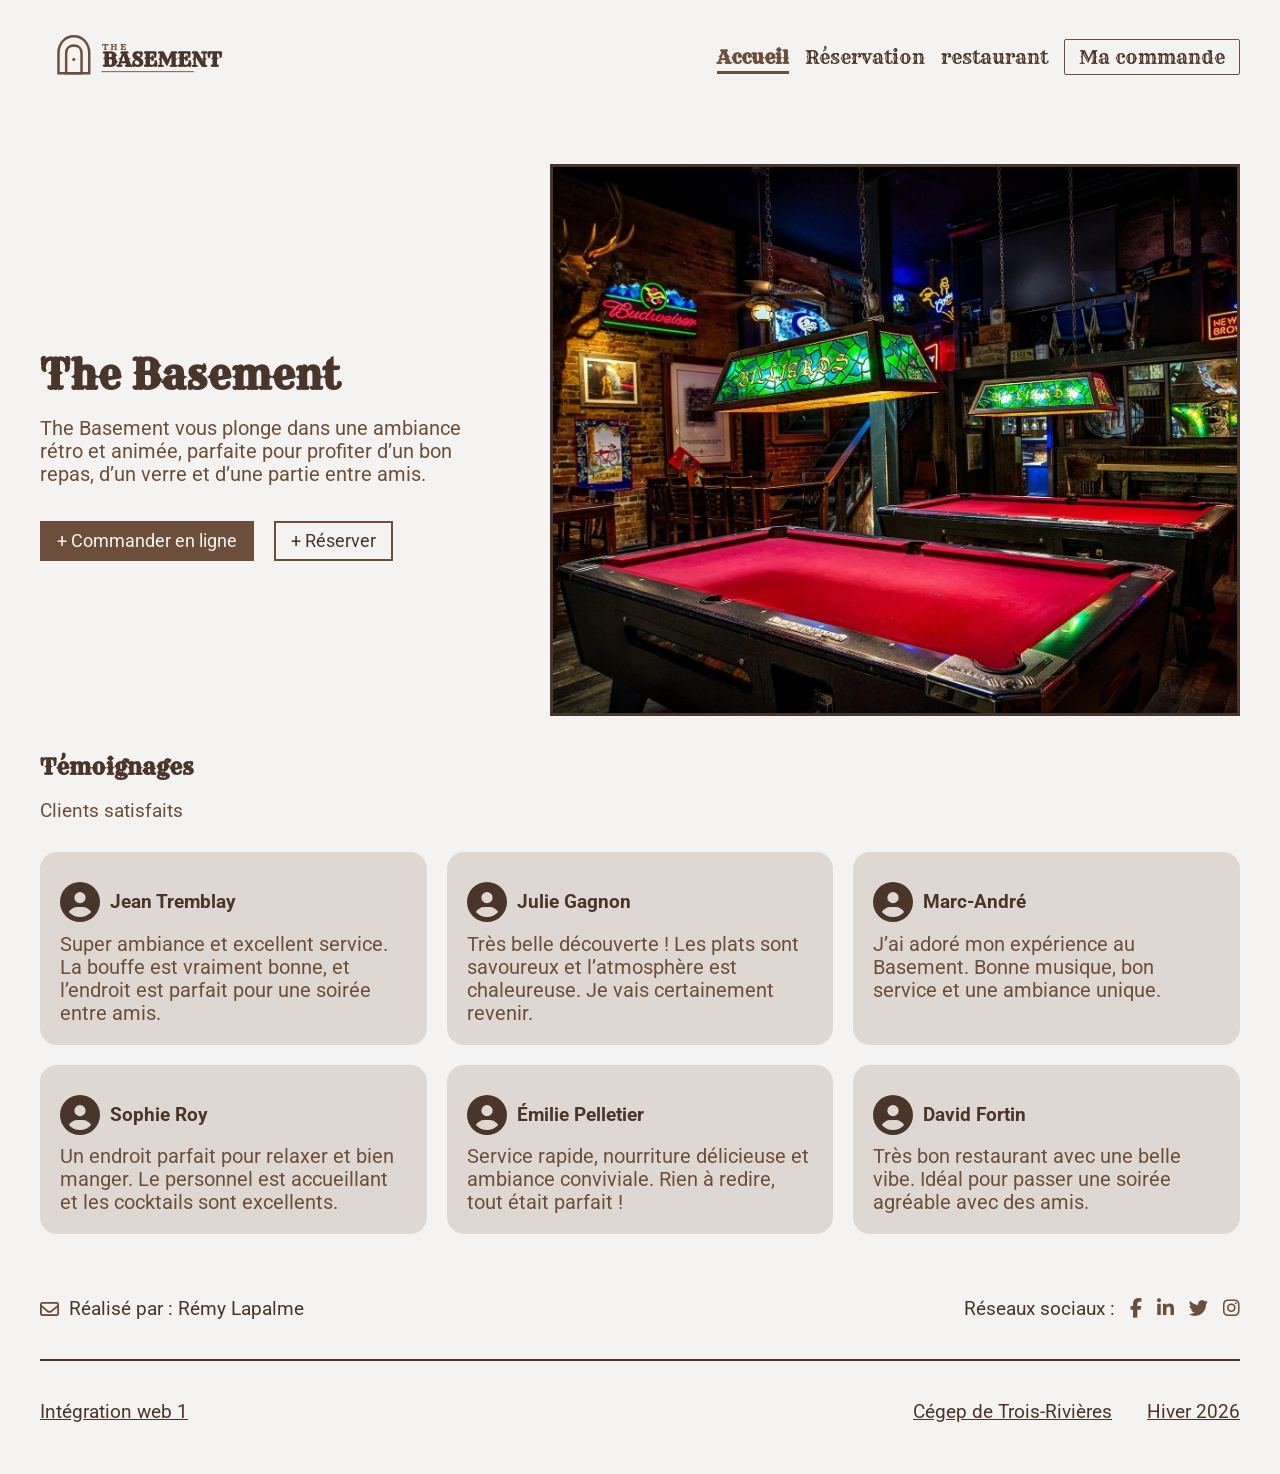
==== commit 0fe30bd5: "Global : Application d’un nouveau thème de couleurs (palette brune), amélioration des états hover et" ====
--- a/index.html
+++ b/index.html
@@ -9,6 +9,7 @@
     <link rel="stylesheet" href="css/normalize.css">
     <link rel="preconnect" href="https://fonts.googleapis.com">
     <link rel="preconnect" href="https://fonts.gstatic.com" crossorigin>
+    <link rel="stylesheet" href="https://cdnjs.cloudflare.com/ajax/libs/font-awesome/6.5.2/css/all.min.css">
     <link href="https://fonts.googleapis.com/css2?family=Roboto:ital,wght@0,100..900;1,100..900&family=Rye&display=swap" rel="stylesheet">
 </head>
 
--- a/css/style.css
+++ b/css/style.css
@@ -9,7 +9,7 @@
 body {
   font-size: 1.2rem;
   background-color: #f5f3f1;
-  color: #2b2b2b;
+  color: #6B4F3A;
   font-family: "Roboto", sans-serif;
   box-sizing: border-box;
   overflow-x: hidden
@@ -44,7 +44,7 @@
   height: 4px;
   margin: 5px 0;
   border-radius: 999px;
-  background-color: #2b2b2b;
+  background-color: #4a352b;
 }
 
 
@@ -61,45 +61,67 @@
 }
 
 .nav a {
-  color: #111111;
+  color: #4a352b;
+  position: relative;
+  display: inline-block;
   text-decoration: none;
   transition: 0.2s ease;
   font-family: "Rye", serif;
 }
 
+.nav a::after {
+  content: "";
+  position: absolute;
+  left: 50%;
+  bottom: -6px;
+  width: 0;
+  height: 3px;
+  background: #6B4F3A;
+  transition: all 0.3s ease;
+  transform: translateX(-50%);
+}
+
 .nav a:hover,
-.nav a:focus-visible {
-  color: #8b1e2d;
-  text-decoration: underline;
-}
+.nav a:focus-visible,
 .nav a.active {
-  color: #8b1e2d;
+  color: #6B4F3A;
+  text-decoration: none;
+}
+
+.nav a:hover::after,
+.nav a:focus-visible::after,
+.nav a.active::after {
+  width: 100%;
+}
+
+.nav a.active {
   font-weight: 600;
-  text-decoration: underline;
-  
 }
 
 .nav-btn {
   display: flex;
-  border: 1px solid #8b1e2d;
-  color: #f5f3f1;
+  border: 1px solid #6B4F3A;
   padding: 6px 14px;
   border-radius: 2px;
   text-decoration: none;
   transition: 0.3s ease;
 }
 
+.nav a.nav-btn::after {
+  display: none;
+}
+
 .nav a.nav-btn:hover {
-  background-color: #8b1e2d;
-  color: #ffffff;
+  background-color: #6B4F3A;
+  color: #f5f3f1;
   text-decoration: none; 
   transform: scale(1.05);
 }
 
 .nav a.nav-btn.active {
-  background-color: #8b1e2d; 
-  color: #ffffff;
-  border-color: #8b1e2d;
+  background-color: #6B4F3A; 
+  color: #f5f3f1;
+  border-color: #6B4F3A;
   text-decoration: none;
 }
 
@@ -107,13 +129,13 @@
 h1 {
   font-size: 3rem;
   margin-bottom: 70px;
-  color: #2b2b2b;
+  color: #4a352b;
   font-family: "Rye", serif;
 }
 
 h2 {
   font-size: 1.4rem;
-  color: #2b2b2b;
+  color: #4a352b;
   font-family: "Rye", serif;
 }
 
@@ -122,6 +144,11 @@
 
 
 /* -------- PARTIE HAUT -------- */
+
+footer p {
+  color: #4a352b;
+}
+
 
 .footer-top {
   display: flex;
@@ -149,7 +176,7 @@
 }
 
 .social-icons a {
-  color: black;
+  color: #6B4F3A;
   font-size: 1.2rem;
   text-decoration: none;
 }
@@ -160,7 +187,7 @@
 .footer-divider {
   border: none;
   height: 2px;
-  background-color: #222;
+  background-color: #4a352b;
   margin: 20px 0;
 }
 
@@ -177,7 +204,7 @@
 
 .footer-bottom a,
 .footer-bottom span {
-  color: #555;
+  color: #4a352b;
   text-decoration: underline;
 }
 
@@ -210,14 +237,12 @@
 .banner-image{
   width:100%;
   aspect-ratio:5 / 4;
-  border:3px solid #111;
+  border:3px solid #4a352b;
   background-image: url("../img/resto-banner.webp");
   background-size: cover;
   background-position: center;
   background-repeat: no-repeat;
-  
-}
-
+}
 
 
 /* texte */
@@ -234,7 +259,7 @@
 
 .banner-text p{
 font-size:20px;
-color:rgb(90, 90, 90);
+color:#6B4F3A;
 margin-bottom:35px;
 }
 
@@ -250,26 +275,26 @@
 .btn{
 text-decoration:none;
 padding:8px 15px;
-border:2px solid black;
+border:2px solid #6B4F3A;
 font-size:18px;
 }
 
 .btn:hover {
-  background-color: #8b1e2d;
-  color: #ffffff;
+  background-color: #6B4F3A;
+  color: #f5f3f1;
   text-decoration: none;
   transition: 0.3s ease;
   transform: scale(1.05);
 }
 
 .btn-order-online{
-background-color: #8b1e2d;
-color:white;
+background-color: #6B4F3A;
+color:#f5f3f1;
 }
 
 .btn-book{
-background:white;
-color:black;
+background:#f5f3f1;
+color:#4a352b;
 }
 
 
@@ -279,7 +304,7 @@
 
 
 .subtitle{
-  color:rgb(90, 90, 90);
+  color:#6B4F3A;
   margin-bottom:30px;
 }
 
@@ -290,7 +315,7 @@
 }
 
 .testimonial {
-  background: #dddddd;
+  background: #6c4e3129;
   padding: 20px;
   border-radius: 17px;
   flex: 1 1 calc(33.333% - 20px);
@@ -308,6 +333,7 @@
 
 .testimonial-name{
   font-weight:bold;
+  color: #4a352b;
 }
 
 .testimonial-text{
@@ -325,7 +351,7 @@
 .testimonial-icon{
 width:40px;
 height:40px;
-fill:#333;
+fill:#4a352b;
 }
 
 /* -------- PAGE RESERVATION-------- */
@@ -360,17 +386,17 @@
   margin: 0 0 1rem 0;
   font-size: 1.3rem;
   font-weight: 700;
-  color: #8b1e2d;
+  color: #4a352b;
 }
 
 
 .reservation-form fieldset {
-  border: 1px solid #ddd4cd;
+  border: 1px solid #6b4f3a41;
   border-radius: 14px;
   padding: 1.2rem 1.25rem 1.2rem;
   margin-bottom: 1rem;
-  background-color: #f8f5f2;
-  box-shadow: 0 2px 8px rgba(0, 0, 0, 0.03);
+  background-color: #6c4e3129;
+  box-shadow: 0 2px 8px rgba(0, 0, 0, 0.176);
 }
 
 .form-grid {
@@ -388,7 +414,7 @@
 .field-title {
   margin-bottom: 0.35rem;
   font-weight: 600;
-  color: #4a342d;
+  color: #6B4F3A;
 }
 
 .reservation-form input[type="text"],
@@ -400,11 +426,11 @@
 .reservation-form textarea {
   width: 100%;
   padding: 0.55rem 0.7rem;
-  border: 1px solid #d8cfc8;
+  border: 1px solid #6b4f3a41;
   border-radius: 6px;
-  background-color: #fcfaf8;
+  background-color: #f5f3f1;
   font: inherit;
-  color: #3a2822;
+  color: #6B4F3A;
   box-sizing: border-box;
 }
 
@@ -412,8 +438,7 @@
 .reservation-form select:focus,
 .reservation-form textarea:focus {
   outline: none;
-  border-color: #8b1e2d;
-  box-shadow: 0 0 0 2px rgba(139, 30, 45, 0.1);
+  border-color: #6B4F3A;
 }
 
 .reservation-form textarea {
@@ -434,7 +459,7 @@
 
 .checkbox-group input[type="checkbox"] {
   width: auto;
-  accent-color: #8b1e2d;
+  accent-color: #4a352b;
 }
 
 .checkbox-group label {
@@ -451,7 +476,7 @@
 
 .radio-group input[type="radio"] {
   width: auto;
-  accent-color: #8b1e2d;
+  accent-color: #4a352b;
 }
 
 .radio-group label {
@@ -470,17 +495,15 @@
 .form-actions button {
   padding: 0.65rem 1.15rem;
   border-radius: 2px;
-  border: 1px solid #cfc6bf;
-  background-color: #f3efeb;
-  color: #3a2822;
+  background-color: #f5f3f1;
+  color: #6B4F3A;
   font: inherit;
   cursor: pointer;
   transition: 0.2s ease;
 }
 
 .form-actions button[type="submit"] {
-  background-color: #8b1e2d;
-  border-color: #8b1e2d;
+  background-color: #6B4F3A;
   color: #f5f3f1;
 }
 
@@ -490,11 +513,6 @@
   transform: scale(1.05);
 }
 
-.form-actions button[type="submit"]:hover,
-.form-actions button[type="submit"]:focus-visible {
-  background-color: #8b1e2d;
-  border-color: #8b1e2d;
-}
 
 input[type="radio"]:focus,
 input[type="checkbox"]:focus {
@@ -504,17 +522,6 @@
 
 /* -------- PAGE RESERVATION-CONFIRMATION ------- */
 
-.confirmation-return {
-  padding: 0.65rem 1.15rem;
-  border-radius: 2px;
-  background-color: #8b1e2d;
-  border-color: #8b1e2d;
-  color: #f5f3f1;
-  font: inherit;
-  cursor: pointer;
-  transition: 0.2s ease;
-  display: inline-block;
-}
 
 .confirmation-return:hover,
 .confirmation-return:focus-visible {
@@ -639,9 +646,10 @@
 
 .address-link a:hover,
 .address-link a:focus-visible {
-  color: #8b1e2d;
-  text-decoration: underline;
+  color: #6B4F3A;
+  text-decoration: none;
   transform: scale(1.05);
+
 }
 
 .restaurant-map img {
@@ -671,7 +679,7 @@
 }
 
 thead{
-  background:#e5e5e5;
+  background:#6c4e3129;
 }
 
 th,td{
@@ -680,7 +688,7 @@
 }
 
 tbody tr:nth-child(even){
-  background:#e5e5e5;
+  background:#6c4e3129;
 }
 
 
@@ -703,7 +711,7 @@
   width:280px;
   height: 280px;
   aspect-ratio: 1/1;
-  background:#d9d9d9;
+  background:#6c4e3129;
   padding:24px;
   margin-top: 82px;
 }
@@ -730,12 +738,10 @@
 
 .btn-pay{
   display:inline-block;
-  margin-top:15px;
-  background:black;
-  color:white;
+  color:#f5f3f1;
   padding:10px 20px;
   text-decoration:none;
-  background-color: #8b1e2d;
+  background-color: #6B4F3A;
   transition: 0.3s ease;
 }
 
@@ -770,25 +776,25 @@
 
 
 .icon {
-  stroke: #8b1e2d;
+  stroke: #6B4F3A;
   stroke-width: 8;
   fill: none;
 }
 
 .icon-fill {
-  fill: #8b1e2d;
+  fill: #6C4E31;
 }
 
 
 .text-small {
-  fill: #8b1e2d;
+  fill: #6C4E31;
   font-size: 28px;
   font-family: "Rye", serif;
   letter-spacing: 5px;
 }
 
 .text-big {
-  fill: #8b1e2d;
+  fill: #4a352b;
   font-size: 64px;
   font-family: "Rye", serif;
   font-weight: bold;
@@ -796,7 +802,7 @@
 
 
 .line {
-  stroke: #8b1e2d;
+  stroke: #6C4E31;
   stroke-width: 3;
 }
 
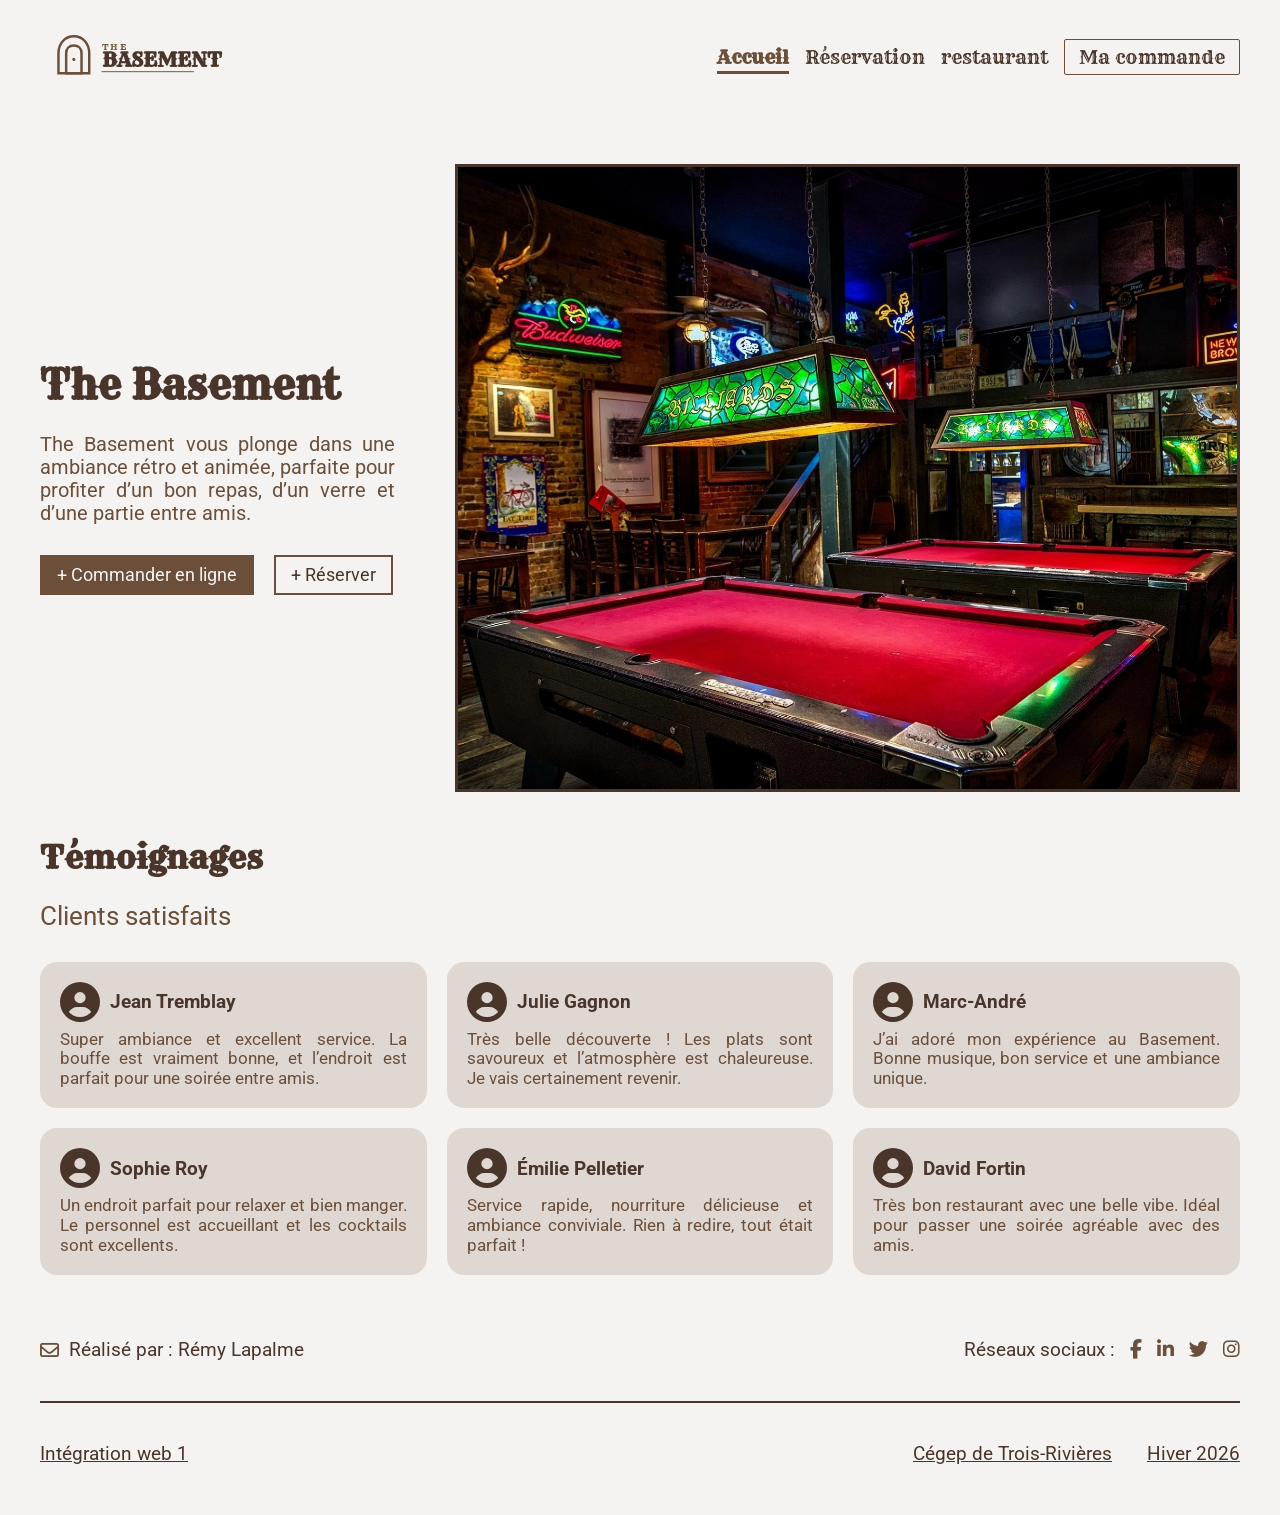
==== commit f8af802f: "Accueil / Ma commande : Ajustement des espacements et de la mise en page afin de se rapprocher davan" ====
--- a/index.html
+++ b/index.html
@@ -116,6 +116,7 @@
 
                     <p class="testimonial-text">
                         J’ai adoré mon expérience au Basement. Bonne musique, bon service et une ambiance unique.
+                    </p>
                 </article>
 
                 <article class="testimonial">
--- a/css/style.css
+++ b/css/style.css
@@ -248,19 +248,21 @@
 /* texte */
 
 .banner-text{
-max-width:450px;
+max-width:355px;
+text-align: justify;
 }
 
 .banner-text h1{
 font-size: 2.5rem;
-line-height:1.1;
-margin-bottom:20px;
+margin: 0;
+padding: 0;
 }
 
 .banner-text p{
 font-size:20px;
 color:#6B4F3A;
-margin-bottom:35px;
+margin-top: 25px;
+margin-bottom: 30px;
 }
 
 /* boutons */
@@ -305,6 +307,7 @@
 
 .subtitle{
   color:#6B4F3A;
+  font-size: 1.6rem;
   margin-bottom:30px;
 }
 
@@ -313,6 +316,11 @@
   flex-wrap:wrap;
   gap:20px;
 }
+
+.testimonials h2 {
+  font-size: 2rem;
+}
+
 
 .testimonial {
   background: #6c4e3129;
@@ -323,22 +331,25 @@
   flex-direction: column;
 }
 
-
 .testimonial-header{
   display:flex;
   align-items:center;
   gap:10px;
-  margin-bottom:0px;
+  margin-bottom: 8px;
 }
 
 .testimonial-name{
   font-weight:bold;
   color: #4a352b;
+  margin: 0;
+  line-height: 1.2;
 }
 
 .testimonial-text{
-  font-size: 20px;
+  font-size: 17px;
   margin: 0px;
+  text-align: justify;
+  text-justify: inter-word;
 }
 
 .testimonial-img{
@@ -665,7 +676,7 @@
 .layout{
   display:flex;
   align-items: flex-start;
-  gap:150px;
+  gap:140px;
 }
 
 .commande{
@@ -713,7 +724,7 @@
   aspect-ratio: 1/1;
   background:#6c4e3129;
   padding:24px;
-  margin-top: 82px;
+  margin-top: 65px;
 }
 
 .aside-details h2,
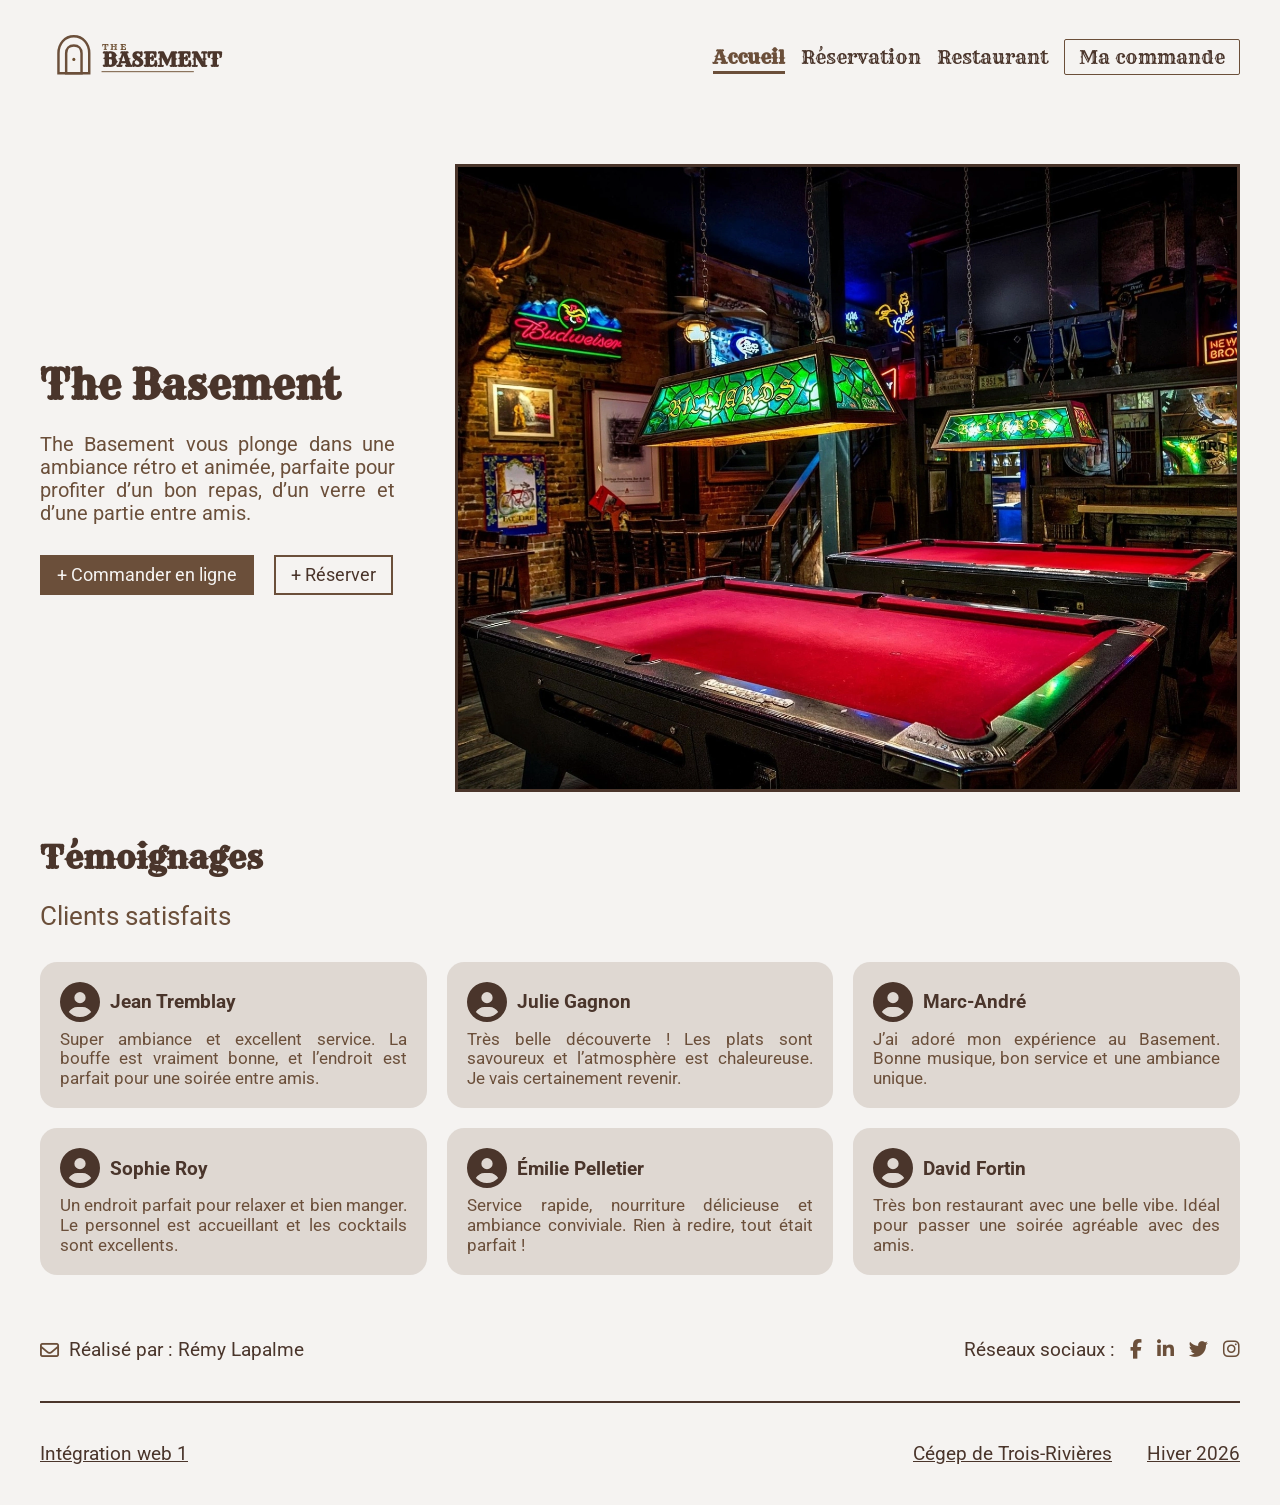
==== commit eb742673: "Global : Correction de la structure HTML et amélioration de la sémantique sur l’ensemble des pages (" ====
--- a/index.html
+++ b/index.html
@@ -2,12 +2,11 @@
 <html lang="fr-ca">
 
 <head>
-    <meta charset="UTF-8" />
+    <meta charset="UTF-8">
     <meta name="viewport" content="width=device-width, initial-scale=1.0">
-    <title>Document</title>
+    <title>The Basement | Restaurant chaleureux à Montréal</title>
     <link rel="stylesheet" href="css/style.css">
     <link rel="stylesheet" href="css/normalize.css">
-    <link rel="preconnect" href="https://fonts.googleapis.com">
     <link rel="preconnect" href="https://fonts.gstatic.com" crossorigin>
     <link rel="stylesheet" href="https://cdnjs.cloudflare.com/ajax/libs/font-awesome/6.5.2/css/all.min.css">
     <link href="https://fonts.googleapis.com/css2?family=Roboto:ital,wght@0,100..900;1,100..900&family=Rye&display=swap" rel="stylesheet">
@@ -16,7 +15,8 @@
 <body>
     <header>
         <div class="container header-content">
-            <a href="index.html" class="logo"><svg viewBox="0 0 650 200" xmlns="http://www.w3.org/2000/svg">
+            <a href="index.html" class="logo">
+                <svg viewBox="0 0 650 200" xmlns="http://www.w3.org/2000/svg">
                     <rect width="650" height="200" rx="20" class="bg" />
 
                     <g transform="translate(50,40)">
@@ -29,12 +29,13 @@
                     <text x="200" y="140" class="text-big">BASEMENT</text>
 
                     <line x1="200" y1="155" x2="500" y2="155" class="line" />
-                </svg></a>
+                </svg>
+            </a>
             <nav>
                 <ul class="nav">
                     <li><a href="index.html" class="active">Accueil</a></li>
                     <li><a href="reservation.html">Réservation</a></li>
-                    <li><a href="restaurant.html">restaurant</a></li>
+                    <li><a href="restaurant.html">Restaurant</a></li>
                     <li><a href="ma-commande.html" class="nav-btn">Ma commande</a></li>
                 </ul>
             </nav>
@@ -170,10 +171,10 @@
     <footer>
         <div class="container">
             <div class="footer-top">
-                <address class="footer-author">
+                <div class="footer-author">
                     <i class="fa-regular fa-envelope"></i>
                     <p>Réalisé par : Rémy Lapalme</p>
-                </address>
+                </div>
 
                 <div class="footer-social">
                     <p>Réseaux sociaux :</p>
--- a/css/style.css
+++ b/css/style.css
@@ -4,9 +4,14 @@
   font-style: normal;
 }
 
+html, body {
+  height: 100%;
+}
 
 
 body {
+  display: flex;
+  flex-direction: column;
   font-size: 1.2rem;
   background-color: #f5f3f1;
   color: #6B4F3A;
@@ -15,6 +20,9 @@
   overflow-x: hidden
 }
 
+main {
+  flex: 1;
+}
 
 .container {
   width: min(95%, 1200px);
@@ -179,6 +187,11 @@
   color: #6B4F3A;
   font-size: 1.2rem;
   text-decoration: none;
+  transition: 0.2s ease;
+}
+
+.social-icons a:hover {
+  transform: scale(1.05);
 }
 
 
@@ -199,7 +212,7 @@
   justify-content: space-between;
   align-items: center;
   padding-top: 20px;
-  margin-bottom: 50px;
+  margin-bottom: 40px;
 }
 
 .footer-bottom a,
@@ -381,7 +394,7 @@
   color:red;
 }
 
-legend {
+.visually-hidden {
   position: absolute;
   width: 1px;
   height: 1px;
@@ -542,6 +555,7 @@
 
 .confirmation {
   text-align: center;
+
 }
 
 .confirmation a {
